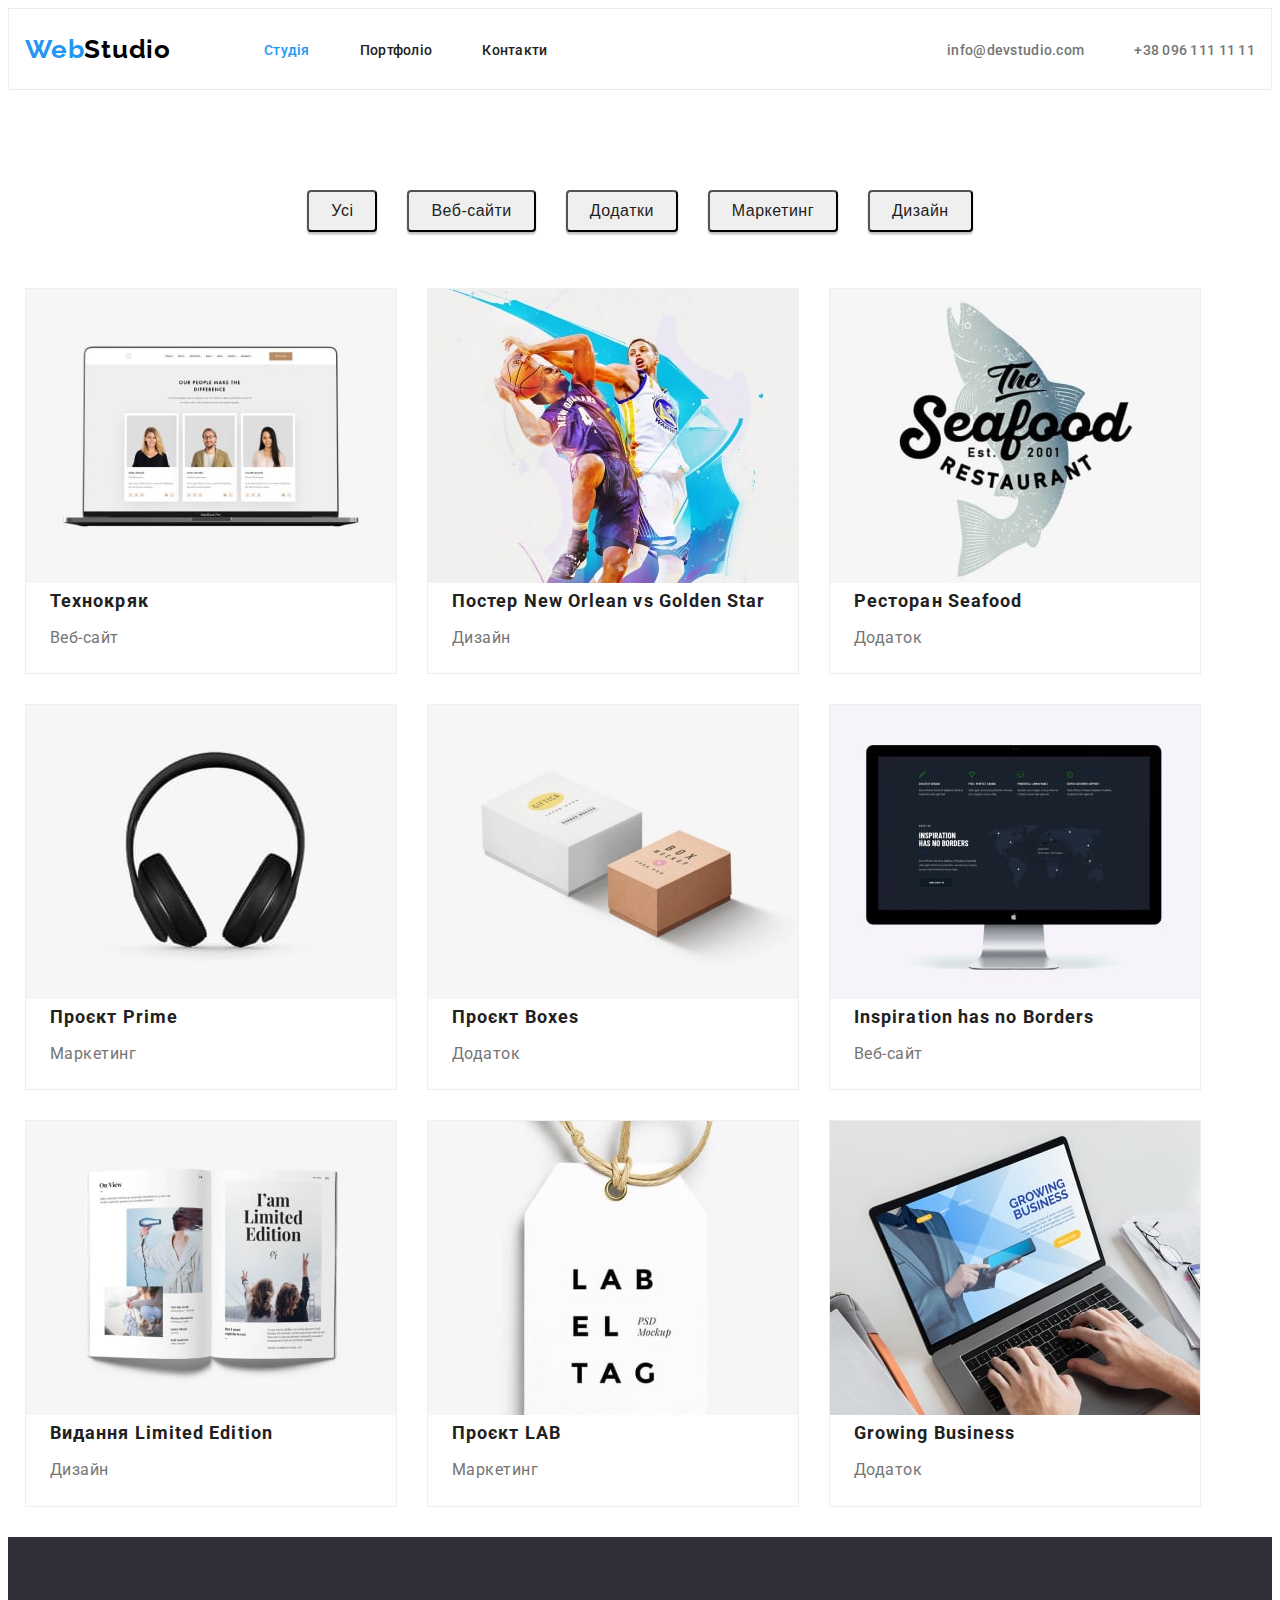
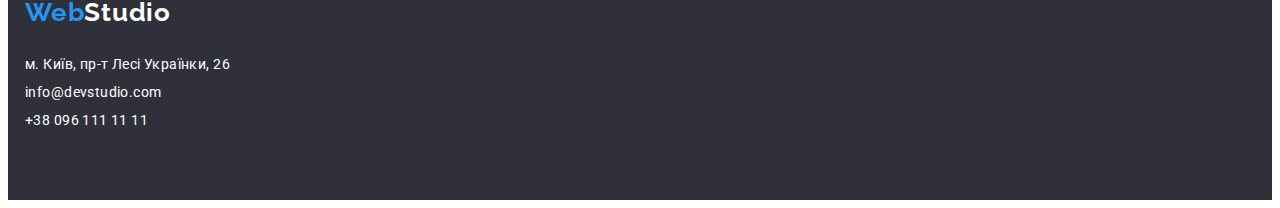
==== portfolio.html @ fba181bd "copy hw-03" ====
<!DOCTYPE html>
<html lang="en">

<head>
  <meta charset="UTF-8">
  <meta http-equiv="X-UA-Compatible" content="IE=edge">
  <meta name="viewport" content="width=device-width, initial-scale=1.0">
  <title>Document</title>

  <link rel="preconnect" href="https://fonts.googleapis.com">
  <link rel="preconnect" href="https://fonts.gstatic.com" crossorigin>
  <link href="https://fonts.googleapis.com/css2?family=Raleway:wght@700&family=Roboto:wght@400;500;700;900&display=swap"
    rel="stylesheet">
  <link rel="stylesheet" href="https://cdnjs.cloudflare.com/ajax/libs/modern-normalize/1.1.0/modern-normalize.min.css"
    integrity="sha512-wpPYUAdjBVSE4KJnH1VR1HeZfpl1ub8YT/NKx4PuQ5NmX2tKuGu6U/JRp5y+Y8XG2tV+wKQpNHVUX03MfMFn9Q=="
    crossorigin="anonymous" referrerpolicy="no-referrer" />
  <link rel="stylesheet" href="./css/styles.css">
</head>

<body class="body">
  <!----------------------------HEADER---------------------------->

  <!--------HEADER-------->
  <header class="header-portfolio">
    <div class="container">

      <a href="./index.html" lang="en" class="firstpartlogo logo link">Web<span
          class="secondtpartlogo logo link">Studio</span></a>

      <nav>
        <ul class="header-list list">
          <li>
            <a class="header-link link link-curreent studia" href="./index.html">Студія</a>
          </li>
          <li>
            <a class="header-link link portfolio" href="./portfolio.html">Портфоліо</a>
          </li>
          <li><a class="header-link link contacts" href="#">Контакти</a></li>
        </ul>
      </nav>

      <ul class="header-list header-cont list">
        <li>
          <a class="header-tel-mail link" href="mailto:info@devstudio.com">info@devstudio.com</a>
        </li>
        <li>
          <a class="header-tel-mail link" href="tel:+380961111111">+38 096 111 11 11</a>
        </li>
      </ul>
    </div>
  </header>

  <!----------------------------HERO---------------------------->

  <main class="main-portfolio">
    <div class="container">
      <ul class="button-work-list list">
        <li><button type="button" class="btn-work btn">Усі</button></li>
        <li><button type="button" class="btn-work btn">Веб-сайти</button></li>
        <li><button type="button" class="btn-work btn">Додатки</button></li>
        <li><button type="button" class="btn-work btn">Маркетинг</button></li>
        <li><button type="button" class="btn-work btn">Дизайн</button></li>
      </ul>



      <!--------------------------- OUR WORKS------------------------->

      <h1 hidden>Наші роботи</h1>
      <ul class="work-list list">
        <li class="item">
          <img src="./img/img.jpg" alt="Технокряк" width="370" height="294">
          <h2 class="work-title">Технокряк</h2>
          <p class="work-text">Веб-сайт</p>
        </li>
        <li class="item">
          <img src="./img/img1.jpg" alt="Постер New Orlean vs Golden Star" width="370" height="294">
          <h2 class="work-title">Постер New Orlean vs Golden Star</h2>
          <p class="work-text">Дизайн</p>
        </li>
        <li class="item">
          <img src="./img/img2.jpg" alt="Ресторан Seafood" width="370" height="294">
          <h2 class="work-title">Ресторан Seafood</h2>
          <p class="work-text">Додаток</p>
        </li>
        <li class="item">
          <img src="./img/img8.jpg" alt="Проєкт Prime" width="370" height="294">
          <h2 class="work-title">Проєкт Prime</h2>
          <p class="work-text">Маркетинг</p>
        </li>
        <li class="item">
          <img src="./img/img3.jpg" alt="Проєкт Boxes" width="370" height="294">
          <h2 class="work-title">Проєкт Boxes</h2>
          <p class="work-text">Додаток</p>
        </li>
        <li class="item">
          <img src="./img/img4.jpg" alt="Inspiration has no Borders" width="370" height="294">
          <h2 class="work-title">Inspiration has no Borders</h2>
          <p class="work-text">Веб-сайт</p>
        </li>
        <li class="item">
          <img src="./img/img5.jpg" alt="Видання Limited Edition" width="370" height="294">
          <h2 class="work-title">Видання Limited Edition</h2>
          <p class="work-text">Дизайн</p>
        </li>
        <li class="item">
          <img src="./img/img6.jpg" alt="Проєкт LAB" width="370" height="294">
          <h2 class="work-title">Проєкт LAB</h2>
          <p class="work-text">Маркетинг</p>
        </li>
        <li class="item">
          <img src="./img/img7.jpg" alt="Growing Business" width="370" height="294">
          <h2 class="work-title">Growing Business</h2>
          <p class="work-text">Додаток</p>
        </li>
      </ul>
    </div>
  </main>
  <!---------------------------FOOTER--------------------------->
  <footer class="footer">
    <div class="container">
      <div class="logofooter">
        <a href="./index.html" lang="en" class="firstlogofooter logo link">Web<span
            class="secondtlogofooter logo link">Studio</span></a>
      </div>
      <address>
        <ul class="list">
          <li>
            <a href="https://goo.gl/maps/UvmpvFEawBBhTNfw9" class="contactfooter link">м. Київ, пр-т Лесі Українки,
              26</a>
          </li>
          </li>
          <li>
            <a href="mailto:info@devstudio.com" class="contactfooter link">info@devstudio.com</a>
          </li>
          <li>
            <a href="tel:+380961111111" class="contactfooter link">+38 096 111 11 11</a>
          </li>
        </ul>
      </address>
    </div>
  </footer>
</body>

</html>
---- css/styles.css ----
:root{
  --primary-link-color:#2196F3;
  --second-link-color:#757575;
  --foncolor:#2F303A;
  --accent-color:#FFFFFF;
}

p, h1, h2, h3, h4, h5, h6{
  margin: 0px;
}

ul{
  margin: 0px;
  padding-left: 0px;
}

img{
  display: block;
}

.body{
  font-family:'Roboto', sans-serif;
  font-weight: 700;
  color: #212121;
}

.logo{
  font-family: 'Raleway', sans-serif;
  font-weight: 700;
  font-size: 26px;
  line-height: 1.19;
  letter-spacing: 0.03em;
}

.container{
  width: 1230px;
  padding: 0px 15px;
margin: 0 auto;
}

.link{
  text-decoration: none;
}

.list{
  list-style: none;
}

.btn{
  font-family: 'Roboto'sans-serif;
  cursor: pointer;
  color: #212121;
  letter-spacing: 0.06em;
  padding: 10px 24px;
}

.btn:hover,
.btn:focus{
  color: var(--accent-color);
 background-color: var(--primary-link-color);
}

/*------HEADER------ */

.header {
  background-color: #FFFFFF;
}

header .container{
  display: flex;
  align-items: center;
}

.header-list{
  display: flex;
  margin-left: 93px;
  height: 80px;
  align-items: center;
}

.header-list li+li{
  margin-left: 50px;
}

.firstpartlogo {
color: var(--primary-link-color);
}

.secondtpartlogo {
color: #000000;
}

.list{
  list-style: none;
}

.header-link{
  font-weight: 500;
  font-size: 14px;
  line-height: 1.14;
  letter-spacing: 0.02em;
  color: #212121;
}

.link-curreent{
  color: var(--primary-link-color);
}

.header-link:hover,
.header-link:focus{
  color: var(--primary-link-color);
}

.header-tel-mail{
  font-weight: 500;
  font-size: 14px;
  line-height: 1.14;
  letter-spacing: 0.02em;
  color: #757575;
}

.header-cont{
  margin-left: auto;
}

.header-tel-mail:hover,
.header-tel-mail:focus{
  color: var(--primary-link-color)
}


/* -------------------HERO------------------- */


.hero {
background-color: var(--foncolor);

}

.hero-center{
  padding-top: 200px;
  padding-bottom: 200px;
  padding-left: 15px;
}

.title{
font-size: 44px;
line-height: 1.36;
text-align: center;
letter-spacing: 0.06em;
text-transform: uppercase;
color: var(--accent-color);
margin-bottom: 30px;
width: 696px;
} 

.title{
  margin: 0 auto;
  display: block;
}

.btn{
margin: 0 auto;
display: block;
margin-top: 30px;
}

/*------FEATURE------ */


.feature{
font-size: 14px;
line-height: 1.14;
letter-spacing: 0.03em;
text-transform: uppercase;
/* padding-bottom: 94px; */
/* padding-top: 94px; */
}

.feature .container{
  /* margin-bottom: 94px; */
  padding-top: 94px;
  padding-bottom: 94px;
}

.feature-list li+li{
  margin-left: 30px;
}

.feature-list{
  display: flex;
}

.feature-text{
font-weight: 400;
font-size: 14px;
line-height: 1.71;
letter-spacing: 0.03em;
color:var(--second-link-color);
max-width: 300px;
}

.feature-list li+li {
  margin-left: 30px;
}

/*------DEVELOPMENT------ */

.work li+li{
  margin-left: 30px;
}

.heading{
  font-weight: 700;
font-size: 36px;
line-height: 1.17;
text-align: center;
letter-spacing: 0.03em;
}


.work{
  display: flex;
  padding-top: 50px;
  padding-bottom: 94px;
}


/*------TEAM------ */

.team{
background:#F5F4FA ;
font-weight: 700;
font-size: 36px;
line-height: 1.17;
text-align: center;
letter-spacing: 0.03em;
padding-bottom: 94px;
padding-top: 94px;
}

.member-team-list li+li{
  margin-left: 30px;
}

.team .container{
   
}

.member-team-list{
  display: flex;
}

.our-team{
  padding-bottom: 50px;
}

.member-team {
font-weight: 500;
font-size: 16px;
line-height: 1.19;
text-align: center;
letter-spacing: 0.03em;
margin-top: 30px;
margin-bottom: 10px;
}
.card{
  background-color: #FFFFFF;
}
.card-member{
width: 270px;
background: #FFFFFF;
background-color: transparent;
/* material shadow  */

box-shadow: 0px 1px 3px rgba(0, 0, 0, 0.12), 0px 1px 1px
 rgba(0, 0, 0, 0.14), 0px 2px 1px rgba(0, 0, 0, 0.2);
border-radius: 0px 0px 4px 4px;
}

.job-title {
font-weight: 400;
font-size: 16px;
line-height: 1.19;
text-align: center;
letter-spacing: 0.03em;
color: var(--second-link-color);
padding-bottom: 30px;
}


/* --------------------------- PORTFOLIO------------------------- */

/* --------------------------- HERO------------------------- */

.header-portfolio{
  border: 1px solid #ECECEC;
}
.button-work-list{
  display: flex; 
  padding-top: 100px;
  padding-bottom: 56px;
  justify-content: center;
  border: transparent;
}

.button-work-list li+li{
  margin-left: 30px;
}

.btn-work{
padding: 6px 22px;
font-weight: 500;
font-size: 16px;
line-height: 1.62;
text-align: center;
letter-spacing: 0.03em;
box-shadow: 0px 3px 1px rgba(0, 0, 0, 0.1), 0px 1px 2px rgba(0, 0, 0, 0.08), 0px 2px 2px rgba(0, 0, 0, 0.12);
border-radius: 4px;
margin-top: 0;
}

/* --------------------------- OUR WORKS------------------------- */

.work-list{
  display: flex;
  flex-wrap: wrap;
}

.work-title{
font-weight: 700;
font-size: 18px;
line-height: 2;
letter-spacing: 0.06em;
color: #212121;
margin-left: 24px;
}

.work-text{
font-weight: 400;
font-size: 16px;
line-height: 1.89;
letter-spacing: 0.03em;
color: var(--second-link-color);
margin-left: 24px;
}

.item{
margin-bottom: 30px;
background: #FFFFFF;
border: 1px solid #EEEEEE;
margin-right: 30px;
}

.item>p{
  margin-bottom: 20px;
}

.item>h2{
  margin-bottom: 4px;
}

.item:nth-child(3n){
  margin-right: 0;
}

/*------FOOTER------ */


.footer{
  display: block;
  padding-top: 60px;
  padding-bottom: 60px;
  background-color:var(--foncolor);
}
.firstlogofooter{
 color: var(--primary-link-color)
}
.secondtlogofooter {
  color: var(--accent-color);
 }
 .logofooter{
  
  margin-bottom: 28px;
 }
 .contactfooter{
  display: block;
  font-family: 'Roboto';
font-style: normal;
font-weight: 400;
font-size: 14px;
line-height: 16px;
letter-spacing: 0.03em;
margin-bottom: 12px;
color: #FFFFFF;
 }
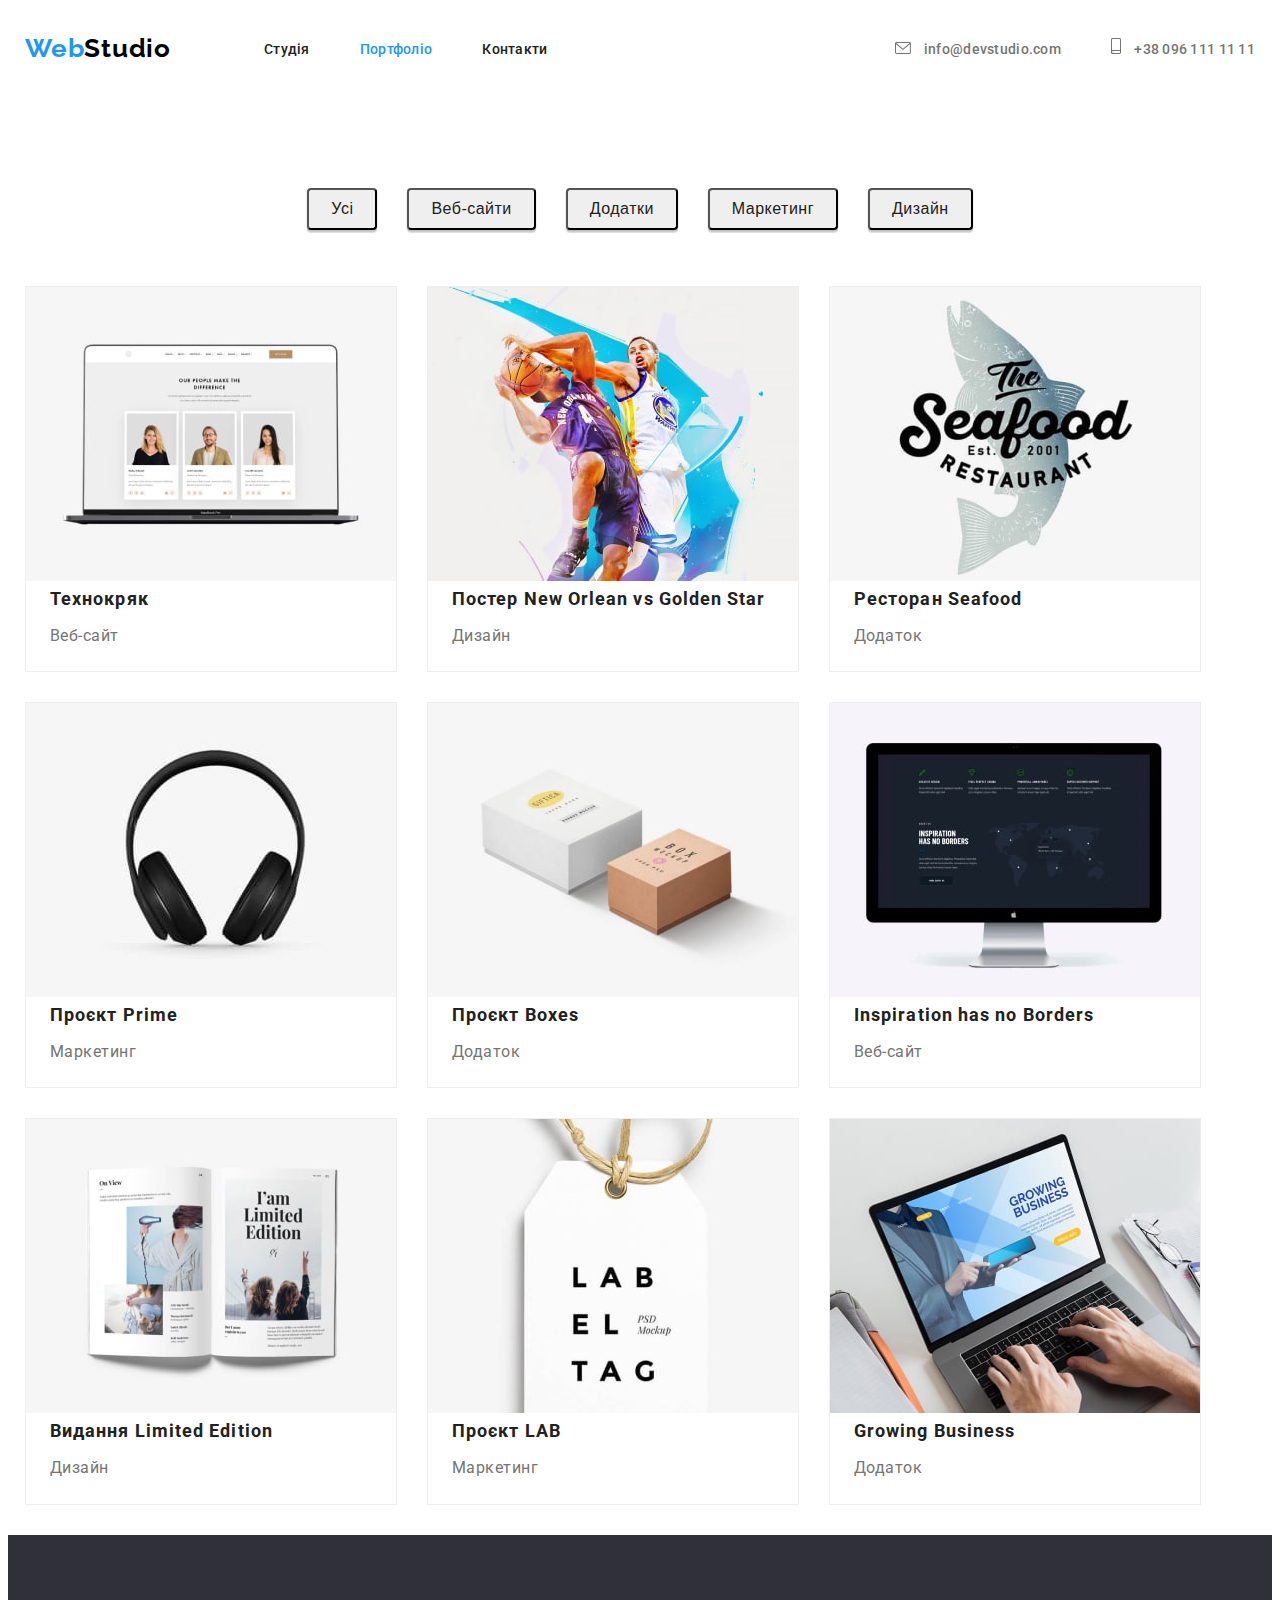
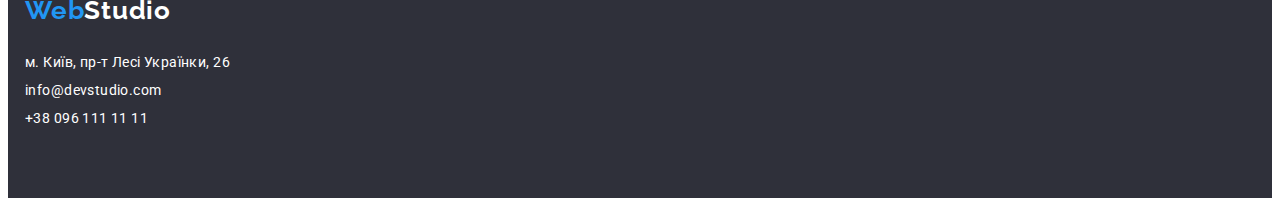
==== commit b7d2e46d: "28.11.2022 22:40" ====
--- a/portfolio.html
+++ b/portfolio.html
@@ -21,30 +21,38 @@
   <!----------------------------HEADER---------------------------->
 
   <!--------HEADER-------->
-  <header class="header-portfolio">
+  <header class="header">
     <div class="container">
-
+  
       <a href="./index.html" lang="en" class="firstpartlogo logo link">Web<span
           class="secondtpartlogo logo link">Studio</span></a>
-
+  
       <nav>
         <ul class="header-list list">
           <li>
-            <a class="header-link link link-curreent studia" href="./index.html">Студія</a>
+            <a class="header-link link studia" href="./index.html">Студія</a>
           </li>
           <li>
-            <a class="header-link link portfolio" href="./portfolio.html">Портфоліо</a>
+            <a class="header-link link link-curreent portfolio" href="./portfolio.html">Портфоліо</a>
           </li>
           <li><a class="header-link link contacts" href="#">Контакти</a></li>
         </ul>
       </nav>
-
+  
       <ul class="header-list header-cont list">
         <li>
-          <a class="header-tel-mail link" href="mailto:info@devstudio.com">info@devstudio.com</a>
+          <a class="header-tel-mail link" href="mailto:info@devstudio.com">
+            <svg width="16" height="12" class="icon-mail">
+              <use href="./img/icons-defs.svg#icon-envelope"></use>
+            </svg>
+            info@devstudio.com</a>
         </li>
         <li>
-          <a class="header-tel-mail link" href="tel:+380961111111">+38 096 111 11 11</a>
+          <a class="header-tel-mail link" href="tel:+380961111111">
+            <svg width="10" height="16" class="icon-mail">
+              <use href="./img/icons-defs.svg#icon-smartphone"></use>
+            </svg>
+            +38 096 111 11 11</a>
         </li>
       </ul>
     </div>
--- a/css/styles.css
+++ b/css/styles.css
@@ -119,6 +119,11 @@
   color: #757575;
 }
 
+.icon-mail{
+  fill: currentColor;
+  margin-right: 10px;
+}
+
 .header-cont{
   margin-left: auto;
 }
@@ -134,13 +139,19 @@
 
 .hero {
 background-color: var(--foncolor);
-
+background-repeat: no-repeat;
+background-position: center;
+background-size: cover;
+background-image: linear-gradient(rgba(47, 48, 58, 0.4),rgba(47, 48, 58, 0.4)),url(../img/hero_bg.jpg);
+width: 1600px;
+margin: auto;
 }
 
 .hero-center{
   padding-top: 200px;
   padding-bottom: 200px;
   padding-left: 15px;
+  width: 1600px;
 }
 
 .title{
@@ -173,15 +184,39 @@
 line-height: 1.14;
 letter-spacing: 0.03em;
 text-transform: uppercase;
-/* padding-bottom: 94px; */
-/* padding-top: 94px; */
 }
 
 .feature .container{
-  /* margin-bottom: 94px; */
   padding-top: 94px;
   padding-bottom: 94px;
 }
+
+.feature-list-item::before{
+  display: block;
+  content: '';
+  background-repeat: no-repeat;
+  height: 120px;
+  background-color: #F5F4FA;
+  background-position: center;
+  margin-bottom: 30px;
+  background-size: 65.32px 70px;
+}
+.icon-antenna::before{
+ background-image: url(../img/SVG/antenna.svg); 
+}
+
+.icon-clock::before{
+  background-image: url(../img/SVG/clock.svg) ;
+}
+
+.icon-diagram::before{
+  background-image: url(../img/SVG/diagram.svg);
+}
+
+.icon-astronaut::before{
+  background-image: url(../img/SVG/astronaut.svg);
+}
+
 
 .feature-list li+li{
   margin-left: 30px;
@@ -237,14 +272,45 @@
 letter-spacing: 0.03em;
 padding-bottom: 94px;
 padding-top: 94px;
-}
-
-.member-team-list li+li{
-  margin-left: 30px;
-}
-
-.team .container{
-   
+
+}
+
+.team-soc-list{
+display: flex;
+justify-content: center;
+align-items: center;
+
+}
+
+.team-soc-items{
+  width: 44px;
+  height: 44px;
+  margin-bottom: 30px;
+  
+}
+
+.team-soc-items:not(:last-child)
+{
+  margin-right: 10px;
+}
+
+.team-soc-link{
+  display: flex;
+  justify-content: center;
+  align-items: center;
+  border-radius: 50%;
+  width: 100%;
+  height: 100%;
+  color: #AFB1B8;
+}
+
+.team-soc-link:hover{
+  background-color:var(--primary-link-color);
+  color: var(--accent-color);
+}
+
+ .team-soc-icons{
+  fill: currentColor;
 }
 
 .member-team-list{
@@ -271,6 +337,7 @@
 width: 270px;
 background: #FFFFFF;
 background-color: transparent;
+margin-right: 30px;
 /* material shadow  */
 
 box-shadow: 0px 1px 3px rgba(0, 0, 0, 0.12), 0px 1px 1px
@@ -286,9 +353,62 @@
 letter-spacing: 0.03em;
 color: var(--second-link-color);
 padding-bottom: 30px;
-}
-
-
+margin-bottom: 16px;
+}
+
+
+/*-----------REGULAR CUSTOMERS----------- */
+
+.customers{
+padding-top: 94px;
+padding-bottom: 94px;
+}
+.custoumer-list{
+  margin-top: 50px;
+  display: flex;
+}
+
+.custoumer-list li+li{
+  margin-left: 30px;
+}
+
+.customer-list-item{
+ display: flex;
+ width: 170px;
+ height: 92px;
+ border: 1px solid #AFB1B8;
+ border-radius: 4px;
+ background-repeat: no-repeat;
+ background-position: center;
+}
+
+.customers-icon{
+  fill: #AFB1B8;
+  background-position: center;
+  align-items: center;
+  justify-content: center;
+  display: flex;
+
+}
+
+ .customer-list-item:hover,
+ .customer-list-item:focus{
+  color: #2196F3;
+ }
+ .customer-link{
+  display: flex;
+  justify-content: center;
+  align-items: center;
+  
+  width: 100%;
+  height: 100%;
+  /* color: #AFB1B8; */
+}
+
+ .customer-link:hover{
+  /* background-color:var(--primary-link-color); */
+  color: red;
+}
 /* --------------------------- PORTFOLIO------------------------- */
 
 /* --------------------------- HERO------------------------- */
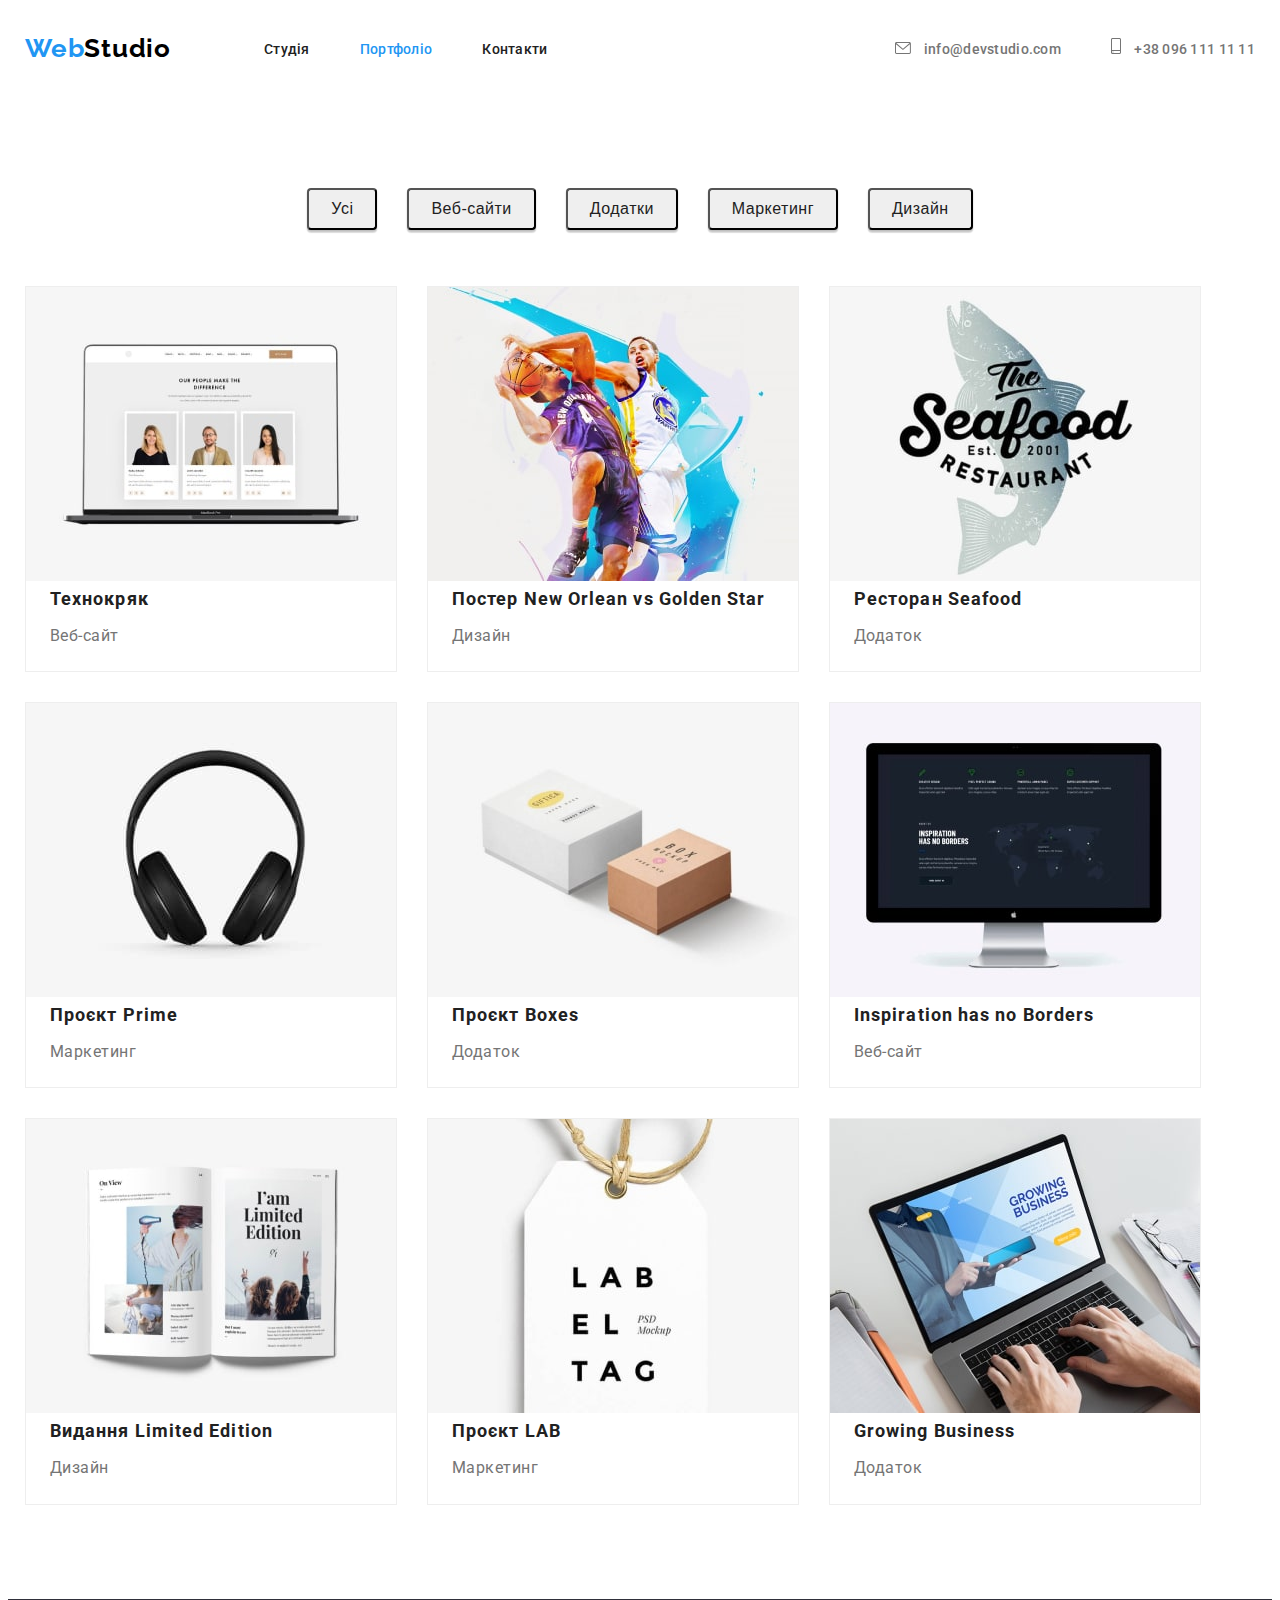
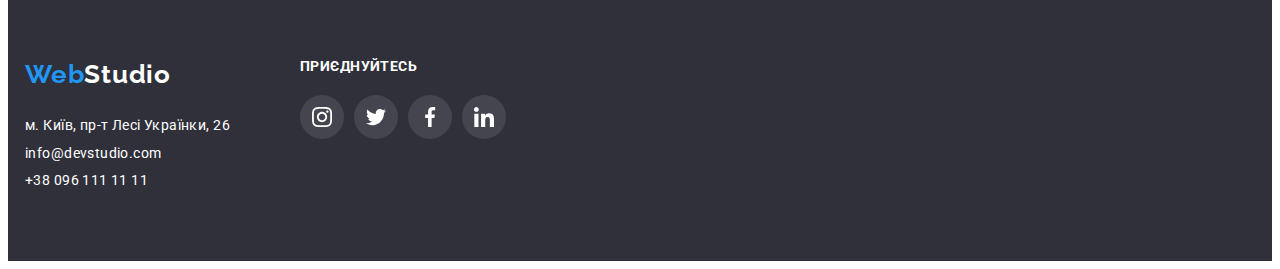
==== commit d6a92b73: "29.11.2022 16:03" ====
--- a/portfolio.html
+++ b/portfolio.html
@@ -13,7 +13,7 @@
     rel="stylesheet">
   <link rel="stylesheet" href="https://cdnjs.cloudflare.com/ajax/libs/modern-normalize/1.1.0/modern-normalize.min.css"
     integrity="sha512-wpPYUAdjBVSE4KJnH1VR1HeZfpl1ub8YT/NKx4PuQ5NmX2tKuGu6U/JRp5y+Y8XG2tV+wKQpNHVUX03MfMFn9Q=="
-    crossorigin="anonymous" referrerpolicy="no-referrer" />
+    crossorigin="anonymous" referrerpolicy="no-referrer">
   <link rel="stylesheet" href="./css/styles.css">
 </head>
 
@@ -23,10 +23,10 @@
   <!--------HEADER-------->
   <header class="header">
     <div class="container">
-  
+
       <a href="./index.html" lang="en" class="firstpartlogo logo link">Web<span
           class="secondtpartlogo logo link">Studio</span></a>
-  
+
       <nav>
         <ul class="header-list list">
           <li>
@@ -38,7 +38,7 @@
           <li><a class="header-link link contacts" href="#">Контакти</a></li>
         </ul>
       </nav>
-  
+
       <ul class="header-list header-cont list">
         <li>
           <a class="header-tel-mail link" href="mailto:info@devstudio.com">
@@ -126,26 +126,58 @@
   </main>
   <!---------------------------FOOTER--------------------------->
   <footer class="footer">
-    <div class="container">
-      <div class="logofooter">
-        <a href="./index.html" lang="en" class="firstlogofooter logo link">Web<span
-            class="secondtlogofooter logo link">Studio</span></a>
+  
+    <div class="footer-cont container">
+      <div class="footer-container">
+        <div class="logofooter">
+          <a href="./index.html" lang="en" class="firstlogofooter logo link">Web<span
+              class="secondtlogofooter logo link">Studio</span></a>
+        </div>
+  
+        <div class="footer-address">
+          <address>
+            <ul class="list">
+              <li>
+                <a href="https://goo.gl/maps/UvmpvFEawBBhTNfw9" class="contactfooter link">м. Київ, пр-т Лесі Українки,
+                  26</a>
+              </li>
+              </li>
+              <li>
+                <a href="mailto:info@devstudio.com" class="contactfooter link">info@devstudio.com</a>
+              </li>
+              <li>
+                <a href="tel:+380961111111" class="contactfooter link">+38 096 111 11 11</a>
+              </li>
+            </ul>
+          </address>
+        </div>
       </div>
-      <address>
-        <ul class="list">
-          <li>
-            <a href="https://goo.gl/maps/UvmpvFEawBBhTNfw9" class="contactfooter link">м. Київ, пр-т Лесі Українки,
-              26</a>
-          </li>
-          </li>
-          <li>
-            <a href="mailto:info@devstudio.com" class="contactfooter link">info@devstudio.com</a>
-          </li>
-          <li>
-            <a href="tel:+380961111111" class="contactfooter link">+38 096 111 11 11</a>
-          </li>
+      <div class="footer-social">
+        <p class="footer-title">приєднуйтесь</p>
+        <ul class="footer-soc-list list">
+          <li class="footer-soc-items"><a href="#" class="footer-soc-link link">
+              <svg width="20" height="20" class="footer-soc-icons">
+                <use href="./img/icons-defs.svg#icon-instagram"></use>
+              </svg>
+            </a></li>
+          <li class="footer-soc-items"><a href="#" class="footer-soc-link link">
+              <svg width="20" height="20" class="footer-soc-icons">
+                <use href="./img/icons-defs.svg#icon-twitter"></use>
+              </svg>
+            </a></li>
+          <li class="footer-soc-items"><a href="#" class="footer-soc-link link">
+              <svg width="20" height="20" class="footer-soc-icons">
+                <use href="./img/icons-defs.svg#icon-facebook"></use>
+              </svg>
+            </a></li>
+          <li class="footer-soc-items"><a href="#" class="footer-soc-link link">
+              <svg width="20" height="20" class="footer-soc-icons">
+                <use href="./img/icons-defs.svg#icon-linkedin"></use>
+              </svg>
+            </a></li>
         </ul>
-      </address>
+      </div>
+    </div>
     </div>
   </footer>
 </body>
--- a/css/styles.css
+++ b/css/styles.css
@@ -372,43 +372,36 @@
   margin-left: 30px;
 }
 
-.customer-list-item{
- display: flex;
- width: 170px;
- height: 92px;
- border: 1px solid #AFB1B8;
- border-radius: 4px;
- background-repeat: no-repeat;
- background-position: center;
-}
-
-.customers-icon{
-  fill: #AFB1B8;
-  background-position: center;
-  align-items: center;
-  justify-content: center;
-  display: flex;
-
-}
-
- .customer-list-item:hover,
- .customer-list-item:focus{
-  color: #2196F3;
- }
- .customer-link{
-  display: flex;
+.custoumer-list {
+  display: flex;
+  font-size: 36px;
+  line-height: 1.16;
+  margin-top: 50px;
+  padding: 0;
+  text-align: center;
+}
+
+.customer-link {
+  display: flex;
+  box-sizing: border-box;
   justify-content: center;
   align-items: center;
-  
-  width: 100%;
-  height: 100%;
-  /* color: #AFB1B8; */
-}
-
- .customer-link:hover{
-  /* background-color:var(--primary-link-color); */
-  color: red;
-}
+  width: 170px;
+  height: 92px;
+  border: 1px solid #AFB1B8;
+  border-radius: 4px;
+  color:#AFB1B8;
+}
+.customers-icon {
+  fill: currentColor;
+}
+.customer-link:hover,
+.customer-link:focus {
+  color: var(--primary-link-color);
+  border-color: var(--primary-link-color);
+}
+
+
 /* --------------------------- PORTFOLIO------------------------- */
 
 /* --------------------------- HERO------------------------- */
@@ -445,6 +438,7 @@
 .work-list{
   display: flex;
   flex-wrap: wrap;
+  margin-bottom: 94px;
 }
 
 .work-title{
@@ -472,6 +466,16 @@
 margin-right: 30px;
 }
 
+.item:nth-last-child(-n+3){
+  margin-bottom: 0;
+}
+
+.item:hover{
+  box-shadow: 0px 1px 1px rgba(0, 0, 0, 0.12),
+   0px 4px 4px rgba(0, 0, 0, 0.06),
+    1px 4px 6px rgba(0, 0, 0, 0.16);
+}
+
 .item>p{
   margin-bottom: 20px;
 }
@@ -488,29 +492,92 @@
 
 
 .footer{
-  display: block;
   padding-top: 60px;
   padding-bottom: 60px;
   background-color:var(--foncolor);
 }
+.footer-cont{
+  display: flex;
+}
+.footer-container{
+  /* display: flex; */
+   max-width: 231px;
+}
+
 .firstlogofooter{
  color: var(--primary-link-color)
 }
+
 .secondtlogofooter {
   color: var(--accent-color);
  }
+
  .logofooter{
-  
   margin-bottom: 28px;
+   max-width: 231px;
  }
+
+ .footer-address{
+  max-width: 231px;
+ }
+
  .contactfooter{
-  display: block;
-  font-family: 'Roboto';
+display: block;
+font-family: 'Roboto';
 font-style: normal;
 font-weight: 400;
 font-size: 14px;
-line-height: 16px;
+line-height: 1.14;
 letter-spacing: 0.03em;
 margin-bottom: 12px;
 color: #FFFFFF;
- }+ }
+
+ .footer-social{
+  margin-left: 70px;
+ }
+
+ .footer-title{
+font-weight: 700;
+font-size: 14px;
+line-height: 1.14;
+letter-spacing: 0.03em;
+text-transform: uppercase;
+color: #FFFFFF;
+margin-bottom: 20px;
+ }
+
+ .footer-soc-list{
+display: flex;
+}
+
+.footer-soc-items{
+  width: 44px;
+  height: 44px;
+  margin-bottom: 30px;
+  
+}
+
+.footer-soc-items:not(:last-child)
+{
+  margin-right: 10px;
+}
+
+.footer-soc-link{
+  display: flex;
+  justify-content: center;
+  align-items: center;
+  border-radius: 50%;
+  width: 100%;
+  height: 100%;
+  color: #FFFFFF;
+ background: rgba(255, 255, 255, 0.1);
+}
+
+.footer-soc-link:hover{
+  background-color:var(--primary-link-color);
+  color: var(--accent-color);
+}
+
+.footer-soc-icons{
+  fill: currentColor}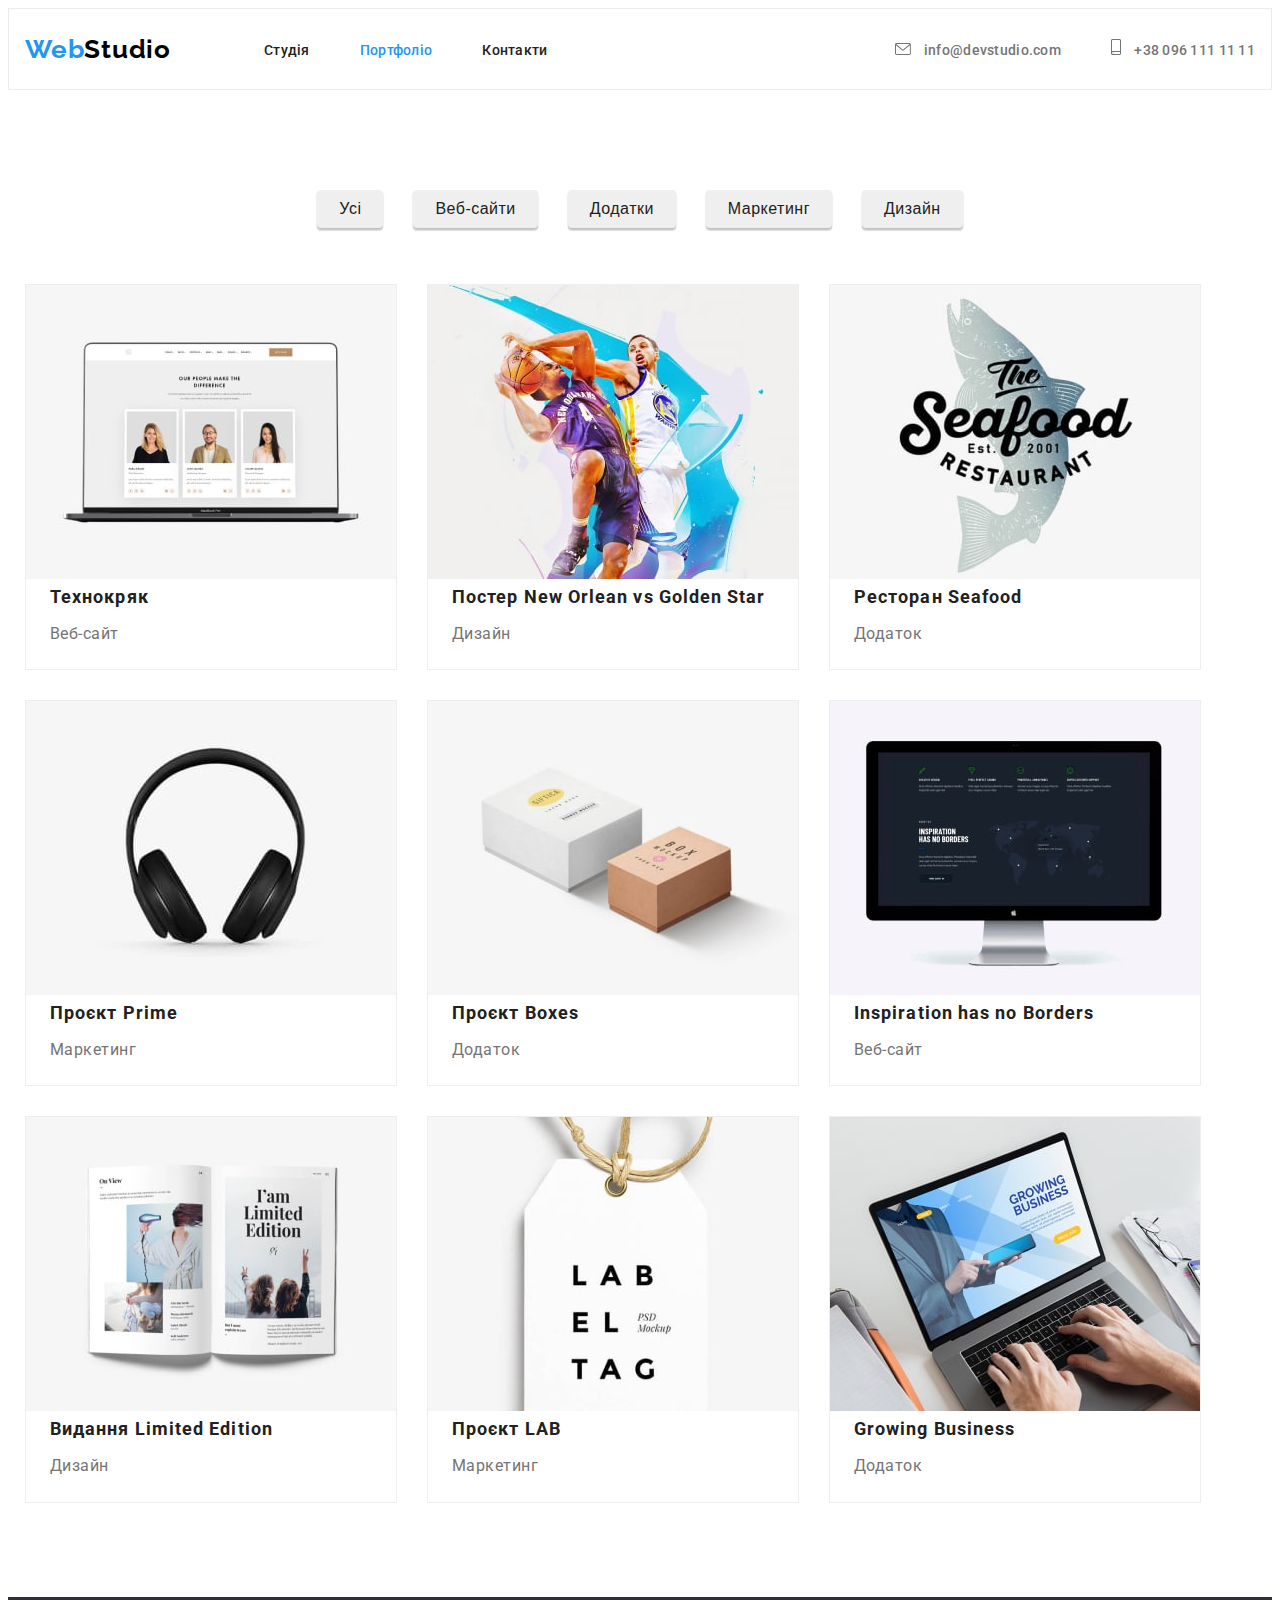
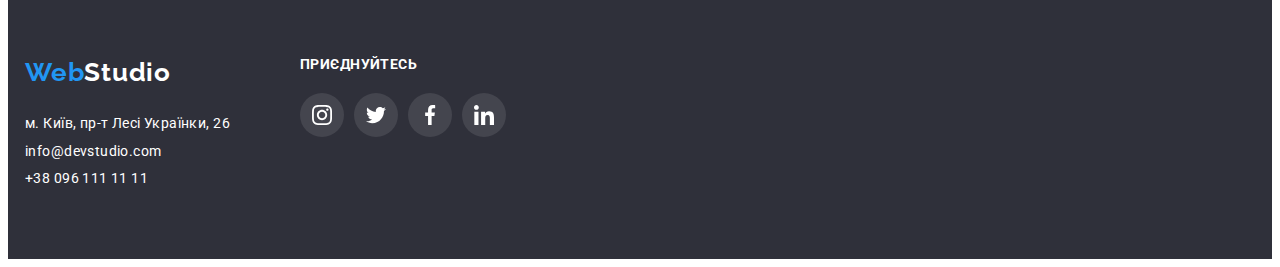
==== commit ad43831e: "29.11.2022 21:10" ====
--- a/portfolio.html
+++ b/portfolio.html
@@ -21,7 +21,7 @@
   <!----------------------------HEADER---------------------------->
 
   <!--------HEADER-------->
-  <header class="header">
+  <header class="header ">
     <div class="container">
 
       <a href="./index.html" lang="en" class="firstpartlogo logo link">Web<span
--- a/css/styles.css
+++ b/css/styles.css
@@ -52,6 +52,7 @@
   color: #212121;
   letter-spacing: 0.06em;
   padding: 10px 24px;
+  border: transparent;
 }
 
 .btn:hover,
@@ -241,9 +242,14 @@
 
 /*------DEVELOPMENT------ */
 
-.work li+li{
-  margin-left: 30px;
-}
+.work-list-item{
+  width: calc((100%-90px)/3);
+  margin-right: 45px;
+}
+.work-list-item:nth-child(3n){
+  margin-right: 0px;
+}
+
 
 .heading{
   font-weight: 700;
@@ -406,15 +412,15 @@
 
 /* --------------------------- HERO------------------------- */
 
-.header-portfolio{
+.header{
   border: 1px solid #ECECEC;
+  bor
 }
 .button-work-list{
   display: flex; 
-  padding-top: 100px;
+  padding-top:100px;
   padding-bottom: 56px;
   justify-content: center;
-  border: transparent;
 }
 
 .button-work-list li+li{
@@ -431,6 +437,7 @@
 box-shadow: 0px 3px 1px rgba(0, 0, 0, 0.1), 0px 1px 2px rgba(0, 0, 0, 0.08), 0px 2px 2px rgba(0, 0, 0, 0.12);
 border-radius: 4px;
 margin-top: 0;
+border: transparent;
 }
 
 /* --------------------------- OUR WORKS------------------------- */
@@ -458,17 +465,20 @@
 color: var(--second-link-color);
 margin-left: 24px;
 }
-
 .item{
+  width: calc((100%-60px)/3);
+  margin-right: 30px;
+  background: #FFFFFF;
+border: 1px solid #EEEEEE;
 margin-bottom: 30px;
-background: #FFFFFF;
-border: 1px solid #EEEEEE;
-margin-right: 30px;
+}
+.item:nth-child(3n){
+  margin-right: 0px;
 }
 
 .item:nth-last-child(-n+3){
-  margin-bottom: 0;
-}
+    margin-bottom: 0;}
+
 
 .item:hover{
   box-shadow: 0px 1px 1px rgba(0, 0, 0, 0.12),
@@ -486,7 +496,7 @@
 
 .item:nth-child(3n){
   margin-right: 0;
-}
+} 
 
 /*------FOOTER------ */
 
